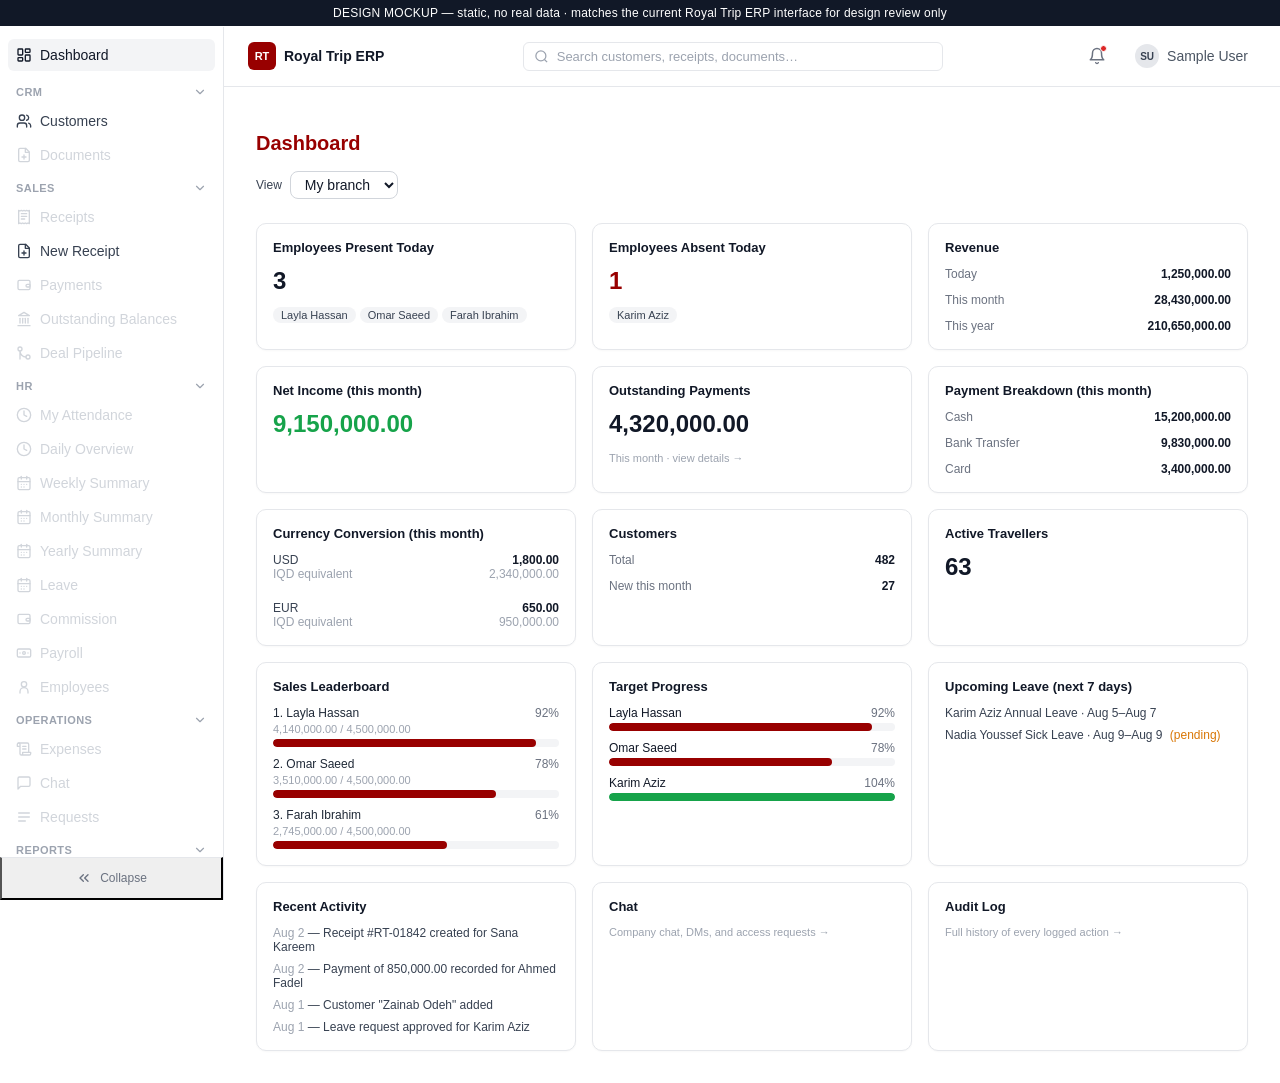
==== index.html @ e02d03e4 "Add files via upload" ====
<!doctype html>
<html lang="en">
<head>
<meta charset="utf-8" />
<meta name="viewport" content="width=device-width, initial-scale=1" />
<title>Dashboard — Royal Trip ERP (Design Mockup)</title>
<link rel="stylesheet" href="styles.css" />
</head>
<body>

<svg style="display:none" aria-hidden="true">
  <symbol id="i-dashboard" viewBox="0 0 24 24"><rect width="7" height="9" x="3" y="3" rx="1"/><rect width="7" height="5" x="14" y="3" rx="1"/><rect width="7" height="9" x="14" y="12" rx="1"/><rect width="7" height="5" x="3" y="16" rx="1"/></symbol>
  <symbol id="i-users" viewBox="0 0 24 24"><path d="M16 21v-2a4 4 0 0 0-4-4H6a4 4 0 0 0-4 4v2"/><circle cx="9" cy="7" r="4"/><path d="M22 21v-2a4 4 0 0 0-3-3.87"/><path d="M16 3.13a4 4 0 0 1 0 7.75"/></symbol>
  <symbol id="i-user" viewBox="0 0 24 24"><circle cx="12" cy="8" r="4"/><path d="M6 21v-2a6 6 0 0 1 12 0v2"/></symbol>
  <symbol id="i-receipt" viewBox="0 0 24 24"><path d="M4 2v20l2-1 2 1 2-1 2 1 2-1 2 1 2-1 2 1V2l-2 1-2-1-2 1-2-1-2 1-2-1-2 1Z"/><path d="M8 7h8"/><path d="M8 11h8"/><path d="M8 15h5"/></symbol>
  <symbol id="i-file-plus" viewBox="0 0 24 24"><path d="M14.5 2H6a2 2 0 0 0-2 2v16a2 2 0 0 0 2 2h12a2 2 0 0 0 2-2V7.5L14.5 2z"/><path d="M14 2v6h6"/><path d="M12 12v6"/><path d="M9 15h6"/></symbol>
  <symbol id="i-landmark" viewBox="0 0 24 24"><line x1="3" x2="21" y1="22" y2="22"/><line x1="6" x2="6" y1="18" y2="11"/><line x1="10" x2="10" y1="18" y2="11"/><line x1="14" x2="14" y1="18" y2="11"/><line x1="18" x2="18" y1="18" y2="11"/><polygon points="12 2 20 7 4 7"/></symbol>
  <symbol id="i-git-merge" viewBox="0 0 24 24"><circle cx="18" cy="18" r="3"/><circle cx="6" cy="6" r="3"/><path d="M6 21V9a9 9 0 0 0 9 9"/></symbol>
  <symbol id="i-clock" viewBox="0 0 24 24"><circle cx="12" cy="12" r="10"/><path d="M12 6v6l4 2"/></symbol>
  <symbol id="i-calendar" viewBox="0 0 24 24"><rect width="18" height="18" x="3" y="4" rx="2"/><path d="M16 2v4"/><path d="M8 2v4"/><path d="M3 10h18"/><path d="M8 14h.01"/><path d="M12 14h.01"/><path d="M16 14h.01"/><path d="M8 18h.01"/><path d="M12 18h.01"/></symbol>
  <symbol id="i-wallet" viewBox="0 0 24 24"><path d="M21 12V7a2 2 0 0 0-2-2H5a2 2 0 0 0-2 2v10a2 2 0 0 0 2 2h14a2 2 0 0 0 2-2v-5"/><path d="M21 12a1 1 0 0 0-1-1h-3a2 2 0 0 0 0 4h3a1 1 0 0 0 1-1z"/></symbol>
  <symbol id="i-banknote" viewBox="0 0 24 24"><rect width="20" height="12" x="2" y="6" rx="2"/><circle cx="12" cy="12" r="2"/><path d="M6 12h.01M18 12h.01"/></symbol>
  <symbol id="i-scroll" viewBox="0 0 24 24"><path d="M8 21h12a2 2 0 0 0 2-2v-2H10v2a2 2 0 1 1-4 0V5a2 2 0 1 0-4 0v3h4"/><path d="M19 17V5a2 2 0 0 0-2-2H4"/><path d="M15 8h-5"/><path d="M15 12h-5"/></symbol>
  <symbol id="i-message" viewBox="0 0 24 24"><path d="M21 15a2 2 0 0 1-2 2H7l-4 4V5a2 2 0 0 1 2-2h14a2 2 0 0 1 2 2z"/></symbol>
  <symbol id="i-list" viewBox="0 0 24 24"><path d="M4 6h16"/><path d="M4 12h16"/><path d="M4 18h10"/></symbol>
  <symbol id="i-bar-chart" viewBox="0 0 24 24"><path d="M3 3v18h18"/><path d="M18 17V9"/><path d="M13 17V5"/><path d="M8 17v-3"/></symbol>
  <symbol id="i-settings" viewBox="0 0 24 24"><circle cx="12" cy="12" r="3"/><path d="M19.4 15a1.65 1.65 0 0 0 .33 1.82l.06.06a2 2 0 1 1-2.83 2.83l-.06-.06a1.65 1.65 0 0 0-1.82-.33 1.65 1.65 0 0 0-1 1.51V21a2 2 0 0 1-4 0v-.09A1.65 1.65 0 0 0 9 19.4a1.65 1.65 0 0 0-1.82.33l-.06.06a2 2 0 1 1-2.83-2.83l.06-.06a1.65 1.65 0 0 0 .33-1.82 1.65 1.65 0 0 0-1.51-1H3a2 2 0 0 1 0-4h.09A1.65 1.65 0 0 0 4.6 9a1.65 1.65 0 0 0-.33-1.82l-.06-.06a2 2 0 1 1 2.83-2.83l.06.06a1.65 1.65 0 0 0 1.82.33H9a1.65 1.65 0 0 0 1-1.51V3a2 2 0 0 1 4 0v.09a1.65 1.65 0 0 0 1 1.51 1.65 1.65 0 0 0 1.82-.33l.06-.06a2 2 0 1 1 2.83 2.83l-.06.06a1.65 1.65 0 0 0-.33 1.82V9a1.65 1.65 0 0 0 1.51 1H21a2 2 0 0 1 0 4h-.09a1.65 1.65 0 0 0-1.51 1z"/></symbol>
  <symbol id="i-terminal" viewBox="0 0 24 24"><polyline points="4 17 10 11 4 5"/><line x1="12" x2="20" y1="19" y2="19"/></symbol>
  <symbol id="i-chevron-down" viewBox="0 0 24 24"><path d="m6 9 6 6 6-6"/></symbol>
  <symbol id="i-chevrons-left" viewBox="0 0 24 24"><path d="m11 17-5-5 5-5"/><path d="m18 17-5-5 5-5"/></symbol>
  <symbol id="i-plus" viewBox="0 0 24 24"><path d="M5 12h14"/><path d="M12 5v14"/></symbol>
  <symbol id="i-arrow-left" viewBox="0 0 24 24"><path d="m12 19-7-7 7-7"/><path d="M19 12H5"/></symbol>
  <symbol id="i-x" viewBox="0 0 24 24"><path d="M18 6 6 18"/><path d="m6 6 12 12"/></symbol>
  <symbol id="i-search" viewBox="0 0 24 24"><circle cx="11" cy="11" r="8"/><path d="m21 21-4.3-4.3"/></symbol>
  <symbol id="i-bell" viewBox="0 0 24 24"><path d="M6 8a6 6 0 0 1 12 0c0 7 3 9 3 9H3s3-2 3-9"/><path d="M10.3 21a1.94 1.94 0 0 0 3.4 0"/></symbol>
</svg>

<div class="mockup-banner">
  DESIGN MOCKUP — static, no real data · matches the current Royal Trip ERP interface for design review only
</div>

<div class="app-shell">
  <aside class="sidebar">
    <nav class="sidebar-nav">
      <a href="index.html" class="sidebar-link active">
        <svg class="nav-icon"><use href="#i-dashboard"/></svg>
        <span>Dashboard</span>
      </a>

      <div class="nav-group">
        <div class="nav-group-label"><span>CRM</span><svg><use href="#i-chevron-down"/></svg></div>
        <div class="nav-group-links">
          <a href="customers.html" class="sidebar-link"><svg class="nav-icon"><use href="#i-users"/></svg><span>Customers</span></a>
          <a href="#" class="sidebar-link disabled"><svg class="nav-icon"><use href="#i-file-plus"/></svg><span>Documents</span></a>
        </div>
      </div>

      <div class="nav-group">
        <div class="nav-group-label"><span>Sales</span><svg><use href="#i-chevron-down"/></svg></div>
        <div class="nav-group-links">
          <a href="#" class="sidebar-link disabled"><svg class="nav-icon"><use href="#i-receipt"/></svg><span>Receipts</span></a>
          <a href="new-receipt.html" class="sidebar-link"><svg class="nav-icon"><use href="#i-file-plus"/></svg><span>New Receipt</span></a>
          <a href="#" class="sidebar-link disabled"><svg class="nav-icon"><use href="#i-wallet"/></svg><span>Payments</span></a>
          <a href="#" class="sidebar-link disabled"><svg class="nav-icon"><use href="#i-landmark"/></svg><span>Outstanding Balances</span></a>
          <a href="#" class="sidebar-link disabled"><svg class="nav-icon"><use href="#i-git-merge"/></svg><span>Deal Pipeline</span></a>
        </div>
      </div>

      <div class="nav-group">
        <div class="nav-group-label"><span>HR</span><svg><use href="#i-chevron-down"/></svg></div>
        <div class="nav-group-links">
          <a href="#" class="sidebar-link disabled"><svg class="nav-icon"><use href="#i-clock"/></svg><span>My Attendance</span></a>
          <a href="#" class="sidebar-link disabled"><svg class="nav-icon"><use href="#i-clock"/></svg><span>Daily Overview</span></a>
          <a href="#" class="sidebar-link disabled"><svg class="nav-icon"><use href="#i-calendar"/></svg><span>Weekly Summary</span></a>
          <a href="#" class="sidebar-link disabled"><svg class="nav-icon"><use href="#i-calendar"/></svg><span>Monthly Summary</span></a>
          <a href="#" class="sidebar-link disabled"><svg class="nav-icon"><use href="#i-calendar"/></svg><span>Yearly Summary</span></a>
          <a href="#" class="sidebar-link disabled"><svg class="nav-icon"><use href="#i-calendar"/></svg><span>Leave</span></a>
          <a href="#" class="sidebar-link disabled"><svg class="nav-icon"><use href="#i-wallet"/></svg><span>Commission</span></a>
          <a href="#" class="sidebar-link disabled"><svg class="nav-icon"><use href="#i-banknote"/></svg><span>Payroll</span></a>
          <a href="#" class="sidebar-link disabled"><svg class="nav-icon"><use href="#i-user"/></svg><span>Employees</span></a>
        </div>
      </div>

      <div class="nav-group">
        <div class="nav-group-label"><span>Operations</span><svg><use href="#i-chevron-down"/></svg></div>
        <div class="nav-group-links">
          <a href="#" class="sidebar-link disabled"><svg class="nav-icon"><use href="#i-scroll"/></svg><span>Expenses</span></a>
          <a href="#" class="sidebar-link disabled"><svg class="nav-icon"><use href="#i-message"/></svg><span>Chat</span></a>
          <a href="#" class="sidebar-link disabled"><svg class="nav-icon"><use href="#i-list"/></svg><span>Requests</span></a>
        </div>
      </div>

      <div class="nav-group">
        <div class="nav-group-label"><span>Reports</span><svg><use href="#i-chevron-down"/></svg></div>
        <div class="nav-group-links">
          <a href="#" class="sidebar-link disabled"><svg class="nav-icon"><use href="#i-bar-chart"/></svg><span>Reports</span></a>
        </div>
      </div>

      <div class="nav-group">
        <div class="nav-group-label"><span>Admin</span><svg><use href="#i-chevron-down"/></svg></div>
        <div class="nav-group-links">
          <a href="settings.html" class="sidebar-link"><svg class="nav-icon"><use href="#i-settings"/></svg><span>Settings</span></a>
          <a href="#" class="sidebar-link disabled"><svg class="nav-icon"><use href="#i-scroll"/></svg><span>Audit Log</span></a>
        </div>
      </div>
    </nav>
    <button class="sidebar-footer" type="button">
      <svg class="nav-icon"><use href="#i-chevrons-left"/></svg>
      <span>Collapse</span>
    </button>
  </aside>

  <div class="content">
    <header class="header">
      <div class="header-brand">
        <div class="header-logo">RT</div>
        <span class="header-brand-name">Royal Trip ERP</span>
      </div>
      <div class="header-search">
        <div class="header-search-input">
          <svg><use href="#i-search"/></svg>
          <span>Search customers, receipts, documents…</span>
        </div>
      </div>
      <div class="header-actions">
        <div class="icon-btn"><svg><use href="#i-bell"/></svg><span class="dot"></span></div>
        <div class="user-menu">
          <div class="avatar">SU</div>
          <span>Sample User</span>
        </div>
      </div>
    </header>

    <main class="page">
      <h1 class="page-title page-title-red">Dashboard</h1>

      <div class="toolbar" style="margin-top:16px;margin-bottom:0;">
        <label class="field-label" style="font-size:12px;">View</label>
        <select class="select-input" style="width:auto;height:28px;">
          <option>My branch</option>
        </select>
      </div>

      <div class="card-grid">

        <div class="card">
          <div class="card-title">Employees Present Today</div>
          <div class="big-stat">3</div>
          <div class="chip-row">
            <span class="chip">Layla Hassan</span>
            <span class="chip">Omar Saeed</span>
            <span class="chip">Farah Ibrahim</span>
          </div>
        </div>

        <div class="card">
          <div class="card-title">Employees Absent Today</div>
          <div class="big-stat big-stat-red">1</div>
          <div class="chip-row">
            <span class="chip">Karim Aziz</span>
          </div>
        </div>

        <div class="card">
          <div class="card-title">Revenue</div>
          <div class="stat-row"><span class="stat-label">Today</span><span class="stat-value">1,250,000.00</span></div>
          <div class="stat-row"><span class="stat-label">This month</span><span class="stat-value">28,430,000.00</span></div>
          <div class="stat-row"><span class="stat-label">This year</span><span class="stat-value">210,650,000.00</span></div>
        </div>

        <div class="card">
          <div class="card-title">Net Income (this month)</div>
          <div class="big-stat big-stat-green">9,150,000.00</div>
        </div>

        <a class="card" href="#">
          <div class="card-title">Outstanding Payments</div>
          <div class="big-stat">4,320,000.00</div>
          <div class="hint">This month · view details →</div>
        </a>

        <div class="card">
          <div class="card-title">Payment Breakdown (this month)</div>
          <div class="stat-row"><span class="stat-label">Cash</span><span class="stat-value">15,200,000.00</span></div>
          <div class="stat-row"><span class="stat-label">Bank Transfer</span><span class="stat-value">9,830,000.00</span></div>
          <div class="stat-row"><span class="stat-label">Card</span><span class="stat-value">3,400,000.00</span></div>
        </div>

        <div class="card">
          <div class="card-title">Currency Conversion (this month)</div>
          <div style="font-size:12px;">
            <div class="stat-row"><span style="font-weight:500;color:var(--gray-700);">USD</span><span class="stat-value">1,800.00</span></div>
            <div class="stat-row" style="color:var(--gray-400);"><span>IQD equivalent</span><span>2,340,000.00</span></div>
          </div>
          <div style="font-size:12px;margin-top:8px;">
            <div class="stat-row"><span style="font-weight:500;color:var(--gray-700);">EUR</span><span class="stat-value">650.00</span></div>
            <div class="stat-row" style="color:var(--gray-400);"><span>IQD equivalent</span><span>950,000.00</span></div>
          </div>
        </div>

        <div class="card">
          <div class="card-title">Customers</div>
          <div class="stat-row"><span class="stat-label">Total</span><span class="stat-value">482</span></div>
          <div class="stat-row"><span class="stat-label">New this month</span><span class="stat-value">27</span></div>
        </div>

        <div class="card">
          <div class="card-title">Active Travellers</div>
          <div class="big-stat">63</div>
        </div>

        <div class="card">
          <div class="card-title">Sales Leaderboard</div>
          <div>
            <div class="leaderboard-item">
              <div class="leaderboard-row"><span class="leaderboard-name">1. Layla Hassan</span><span class="leaderboard-pct">92%</span></div>
              <div class="leaderboard-amount">4,140,000.00 / 4,500,000.00</div>
              <div class="progress-track"><div class="progress-fill" style="width:92%"></div></div>
            </div>
            <div class="leaderboard-item">
              <div class="leaderboard-row"><span class="leaderboard-name">2. Omar Saeed</span><span class="leaderboard-pct">78%</span></div>
              <div class="leaderboard-amount">3,510,000.00 / 4,500,000.00</div>
              <div class="progress-track"><div class="progress-fill" style="width:78%"></div></div>
            </div>
            <div class="leaderboard-item">
              <div class="leaderboard-row"><span class="leaderboard-name">3. Farah Ibrahim</span><span class="leaderboard-pct">61%</span></div>
              <div class="leaderboard-amount">2,745,000.00 / 4,500,000.00</div>
              <div class="progress-track"><div class="progress-fill" style="width:61%"></div></div>
            </div>
          </div>
        </div>

        <div class="card">
          <div class="card-title">Target Progress</div>
          <div>
            <div class="progress-item">
              <div class="progress-row"><span>Layla Hassan</span><span class="leaderboard-pct">92%</span></div>
              <div class="progress-track"><div class="progress-fill" style="width:92%"></div></div>
            </div>
            <div class="progress-item">
              <div class="progress-row"><span>Omar Saeed</span><span class="leaderboard-pct">78%</span></div>
              <div class="progress-track"><div class="progress-fill" style="width:78%"></div></div>
            </div>
            <div class="progress-item">
              <div class="progress-row"><span>Karim Aziz</span><span class="leaderboard-pct">104%</span></div>
              <div class="progress-track"><div class="progress-fill reached" style="width:100%"></div></div>
            </div>
          </div>
        </div>

        <div class="card">
          <div class="card-title">Upcoming Leave (next 7 days)</div>
          <ul class="leave-list" style="list-style:none;padding:0;margin:0;">
            <li><span style="font-weight:500;">Karim Aziz</span> Annual Leave · Aug 5–Aug 7</li>
            <li><span style="font-weight:500;">Nadia Youssef</span> Sick Leave · Aug 9–Aug 9 <span class="pending-tag">(pending)</span></li>
          </ul>
        </div>

        <div class="card">
          <div class="card-title">Recent Activity</div>
          <ul class="activity-list" style="list-style:none;padding:0;margin:0;">
            <li><span class="activity-date">Aug 2</span> — Receipt #RT-01842 created for Sana Kareem</li>
            <li><span class="activity-date">Aug 2</span> — Payment of 850,000.00 recorded for Ahmed Fadel</li>
            <li><span class="activity-date">Aug 1</span> — Customer "Zainab Odeh" added</li>
            <li><span class="activity-date">Aug 1</span> — Leave request approved for Karim Aziz</li>
          </ul>
        </div>

        <a class="card" href="#">
          <div class="card-title">Chat</div>
          <div class="hint" style="margin-top:0;">Company chat, DMs, and access requests →</div>
        </a>

        <a class="card" href="#">
          <div class="card-title">Audit Log</div>
          <div class="hint" style="margin-top:0;">Full history of every logged action →</div>
        </a>

      </div>
    </main>
  </div>
</div>

</body>
</html>
---- styles.css ----
/* Royal Trip ERP — static design mockup stylesheet.
   Tokens pulled from the real app's app/globals.css and Tailwind gray scale
   (the actual components use plain Tailwind gray/emerald/amber utilities,
   not the oklch custom-theme tokens, for most page-level chrome). */

:root {
  --red: #980000;
  --red-hover: #7a0000;

  --gray-50: #f9fafb;
  --gray-100: #f3f4f6;
  --gray-200: #e5e7eb;
  --gray-300: #d1d5db;
  --gray-400: #9ca3af;
  --gray-500: #6b7280;
  --gray-600: #4b5563;
  --gray-700: #374151;
  --gray-900: #111827;

  --emerald-50: #ecfdf5;
  --emerald-200: #a7f3d0;
  --emerald-700: #047857;

  --amber-50: #fffbeb;
  --amber-200: #fde68a;
  --amber-600: #d97706;
  --amber-800: #92400e;

  --sky-50: #f0f9ff;
  --sky-200: #bae6fd;
  --sky-700: #0369a1;

  --violet-50: #f5f3ff;
  --violet-200: #ddd6fe;
  --violet-700: #6d28d9;

  --green-600: #16a34a;
  --red-600: #dc2626;

  --radius: 10px;
  --radius-sm: 6px;
  --radius-full: 9999px;

  --font-sans: -apple-system, BlinkMacSystemFont, "Segoe UI", Inter, Roboto, "Helvetica Neue", Arial, sans-serif;
}

* {
  box-sizing: border-box;
}

html,
body {
  margin: 0;
  padding: 0;
  height: 100%;
}

body {
  font-family: var(--font-sans);
  color: var(--gray-900);
  background: #ffffff;
  -webkit-font-smoothing: antialiased;
}

a {
  color: inherit;
  text-decoration: none;
}

button {
  font-family: inherit;
}

/* ---------- Mockup banner ---------- */

.mockup-banner {
  background: var(--gray-900);
  color: #fff;
  font-size: 12px;
  padding: 6px 16px;
  text-align: center;
  letter-spacing: 0.02em;
}

.mockup-banner strong {
  color: #ffd0d0;
}

/* ---------- App shell ---------- */

.app-shell {
  display: flex;
  min-height: calc(100vh - 27px);
}

/* ---------- Sidebar ---------- */

.sidebar {
  width: 224px;
  flex-shrink: 0;
  display: flex;
  flex-direction: column;
  border-right: 1px solid var(--gray-200);
  background: #fff;
  height: calc(100vh - 27px);
  position: sticky;
  top: 27px;
}

.sidebar-nav {
  flex: 1;
  overflow-y: auto;
  padding: 12px 0;
}

.sidebar-link {
  display: flex;
  align-items: center;
  gap: 8px;
  margin: 0 8px 8px 8px;
  padding: 8px;
  border-radius: 6px;
  font-size: 14px;
  font-weight: 500;
  color: var(--gray-700);
}

.sidebar-link:hover {
  background: var(--gray-50);
}

.sidebar-link.active {
  background: var(--gray-100);
  color: var(--gray-900);
}

.sidebar-link.disabled {
  color: var(--gray-300);
  cursor: default;
}

.sidebar-link.disabled:hover {
  background: transparent;
}

.nav-icon {
  width: 16px;
  height: 16px;
  flex-shrink: 0;
  stroke: currentColor;
  fill: none;
  stroke-width: 2;
  stroke-linecap: round;
  stroke-linejoin: round;
}

.nav-group {
  margin-bottom: 4px;
}

.nav-group-label {
  display: flex;
  align-items: center;
  justify-content: space-between;
  padding: 6px 16px;
  font-size: 11px;
  font-weight: 600;
  text-transform: uppercase;
  letter-spacing: 0.04em;
  color: var(--gray-400);
}

.nav-group-label svg {
  width: 14px;
  height: 14px;
  stroke: currentColor;
  fill: none;
  stroke-width: 2;
  stroke-linecap: round;
  stroke-linejoin: round;
}

.nav-group-links {
  display: flex;
  flex-direction: column;
  gap: 2px;
  padding: 0 8px;
}

.nav-group-links .sidebar-link {
  margin: 0;
}

.sidebar-footer {
  display: flex;
  align-items: center;
  justify-content: center;
  gap: 8px;
  border-top: 1px solid var(--gray-200);
  padding: 12px 8px;
  font-size: 12px;
  font-weight: 500;
  color: var(--gray-500);
}

/* ---------- Header ---------- */

.header {
  display: flex;
  align-items: center;
  justify-content: space-between;
  border-bottom: 1px solid var(--gray-200);
  background: #fff;
  padding: 12px 24px;
  gap: 24px;
}

.header-brand {
  display: flex;
  align-items: center;
  gap: 8px;
  flex-shrink: 0;
}

.header-logo {
  width: 28px;
  height: 28px;
  border-radius: 6px;
  background: var(--red);
  color: #fff;
  display: flex;
  align-items: center;
  justify-content: center;
  font-size: 11px;
  font-weight: 700;
}

.header-brand-name {
  font-size: 14px;
  font-weight: 600;
  color: var(--gray-900);
}

.header-search {
  flex: 1;
  display: flex;
  justify-content: center;
  padding: 0 24px;
}

.header-search-input {
  width: 100%;
  max-width: 420px;
  display: flex;
  align-items: center;
  gap: 8px;
  border: 1px solid var(--gray-200);
  border-radius: var(--radius-sm);
  padding: 6px 10px;
  color: var(--gray-400);
  font-size: 13px;
}

.header-search-input svg {
  width: 15px;
  height: 15px;
  stroke: currentColor;
  fill: none;
  stroke-width: 2;
  flex-shrink: 0;
}

.header-actions {
  display: flex;
  align-items: center;
  gap: 14px;
  font-size: 14px;
  color: var(--gray-600);
  flex-shrink: 0;
}

.icon-btn {
  position: relative;
  display: flex;
  align-items: center;
  justify-content: center;
  width: 32px;
  height: 32px;
  border-radius: 6px;
  color: var(--gray-500);
}

.icon-btn:hover {
  background: var(--gray-100);
}

.icon-btn svg {
  width: 18px;
  height: 18px;
  stroke: currentColor;
  fill: none;
  stroke-width: 2;
  stroke-linecap: round;
  stroke-linejoin: round;
}

.icon-btn .dot {
  position: absolute;
  top: 5px;
  right: 6px;
  width: 7px;
  height: 7px;
  border-radius: 50%;
  background: var(--red-600);
  border: 1.5px solid #fff;
}

.user-menu {
  display: flex;
  align-items: center;
  gap: 8px;
  padding: 6px 8px;
  border-radius: 6px;
}

.user-menu:hover {
  background: var(--gray-100);
}

.avatar {
  width: 24px;
  height: 24px;
  border-radius: 50%;
  background: var(--gray-200);
  color: var(--gray-700);
  display: flex;
  align-items: center;
  justify-content: center;
  font-size: 10px;
  font-weight: 600;
}

/* ---------- Content ---------- */

.content {
  flex: 1;
  min-width: 0;
}

.page {
  max-width: 1120px;
  margin: 0 auto;
  padding: 32px;
}

.page-narrow {
  max-width: 720px;
}

.page-mid {
  max-width: 960px;
}

.page-title {
  font-size: 20px;
  font-weight: 600;
  color: var(--gray-900);
}

.page-title-red {
  color: var(--red);
}

.page-subtitle {
  margin-top: 4px;
  font-size: 13px;
  color: var(--gray-500);
}

.back-link {
  display: inline-flex;
  align-items: center;
  gap: 6px;
  margin-bottom: 24px;
  font-size: 13px;
  color: var(--gray-500);
}

.back-link svg {
  width: 16px;
  height: 16px;
  stroke: currentColor;
  fill: none;
  stroke-width: 2;
}

.back-link:hover {
  color: var(--gray-900);
}

/* ---------- Cards / grid ---------- */

.card-grid {
  margin-top: 24px;
  display: grid;
  grid-template-columns: repeat(3, minmax(0, 1fr));
  gap: 16px;
}

.card {
  display: flex;
  flex-direction: column;
  gap: 12px;
  height: 100%;
  border: 1px solid var(--gray-200);
  border-radius: var(--radius);
  background: #fff;
  padding: 16px;
  box-shadow: 0 1px 2px 0 rgba(0, 0, 0, 0.03);
  transition: box-shadow 0.15s ease;
}

a.card:hover {
  box-shadow: 0 2px 8px 0 rgba(0, 0, 0, 0.08);
}

.card-title {
  font-size: 13px;
  font-weight: 600;
  color: var(--gray-900);
}

.card-span-2 {
  grid-column: span 2;
}

.card-span-3 {
  grid-column: span 3;
}

.stat-row {
  display: flex;
  align-items: baseline;
  justify-content: space-between;
  font-size: 12px;
}

.stat-label {
  color: var(--gray-500);
}

.stat-value {
  font-weight: 600;
  color: var(--gray-900);
}

.big-stat {
  font-size: 24px;
  font-weight: 600;
  color: var(--gray-900);
}

.big-stat-green {
  color: var(--green-600);
}

.big-stat-red {
  color: var(--red);
}

.hint {
  margin-top: 2px;
  font-size: 11px;
  color: var(--gray-400);
}

.empty {
  font-size: 13px;
  color: var(--gray-400);
}

.chip-row {
  display: flex;
  flex-wrap: wrap;
  gap: 4px;
}

.chip {
  border-radius: var(--radius-full);
  background: var(--gray-100);
  padding: 2px 8px;
  font-size: 11px;
  color: var(--gray-700);
}

.progress-track {
  height: 8px;
  width: 100%;
  border-radius: var(--radius-full);
  background: var(--gray-100);
  overflow: hidden;
}

.progress-fill {
  height: 100%;
  border-radius: var(--radius-full);
  background: var(--red);
}

.progress-fill.reached {
  background: var(--green-600);
}

.leaderboard-item + .leaderboard-item,
.progress-item + .progress-item {
  margin-top: 10px;
}

.leaderboard-row,
.progress-row {
  display: flex;
  align-items: baseline;
  justify-content: space-between;
  font-size: 12px;
  margin-bottom: 3px;
}

.leaderboard-name {
  font-weight: 500;
  color: var(--gray-800, #1f2937);
}

.leaderboard-pct {
  color: var(--gray-500);
}

.leaderboard-amount {
  font-size: 11px;
  color: var(--gray-400);
  margin-bottom: 4px;
}

.activity-list,
.leave-list {
  display: flex;
  flex-direction: column;
  gap: 8px;
  font-size: 12px;
  color: var(--gray-700);
}

.activity-date {
  color: var(--gray-400);
}

.pending-tag {
  margin-left: 4px;
  color: var(--amber-600);
}

.branch-heading {
  margin-bottom: 12px;
  font-size: 13px;
  font-weight: 600;
  color: var(--gray-900);
}

/* ---------- Buttons ---------- */

.btn {
  display: inline-flex;
  align-items: center;
  justify-content: center;
  gap: 6px;
  height: 32px;
  padding: 0 12px;
  border-radius: 8px;
  border: 1px solid transparent;
  font-size: 13px;
  font-weight: 500;
  background: var(--red);
  color: #fff;
  cursor: pointer;
}

.btn:hover {
  background: var(--red-hover);
}

.btn svg {
  width: 14px;
  height: 14px;
  stroke: currentColor;
  fill: none;
  stroke-width: 2;
}

.btn-outline {
  background: transparent;
  border-color: var(--gray-300);
  color: var(--gray-700);
}

.btn-outline:hover {
  background: var(--gray-50);
}

.btn-sm {
  height: 28px;
  padding: 0 10px;
  font-size: 12.5px;
  border-radius: 6px;
}

.btn-ghost {
  background: transparent;
  color: var(--gray-500);
}

.btn-ghost:hover {
  background: var(--gray-100);
}

/* ---------- Form controls ---------- */

.field {
  display: flex;
  flex-direction: column;
  gap: 6px;
}

.field-label {
  font-size: 13px;
  font-weight: 500;
  color: var(--gray-700);
}

.form-grid {
  display: grid;
  grid-template-columns: repeat(2, minmax(0, 1fr));
  gap: 12px;
}

.text-input,
.select-input {
  height: 32px;
  width: 100%;
  border: 1px solid var(--gray-300);
  border-radius: 8px;
  padding: 0 10px;
  font-size: 14px;
  color: var(--gray-900);
  background: #fff;
}

.text-input::placeholder {
  color: var(--gray-400);
}

.text-input:focus,
.select-input:focus {
  outline: none;
  border-color: var(--red);
  box-shadow: 0 0 0 3px rgba(152, 0, 0, 0.12);
}

.combobox-value {
  display: flex;
  align-items: center;
  justify-content: space-between;
  height: 32px;
  border: 1px solid var(--gray-300);
  border-radius: 8px;
  padding: 0 10px;
  font-size: 14px;
  color: var(--gray-900);
}

.combobox-value svg {
  width: 14px;
  height: 14px;
  stroke: var(--gray-400);
  fill: none;
  stroke-width: 2;
}

.combobox-sub {
  color: var(--gray-400);
  font-size: 12px;
}

/* ---------- Service line item card ---------- */

.service-card {
  border: 1px solid var(--gray-200);
  border-radius: var(--radius);
  padding: 16px;
}

.service-card-head {
  display: flex;
  align-items: center;
  justify-content: space-between;
  margin-bottom: 16px;
}

.service-card-head h3 {
  margin: 0;
  font-size: 13px;
  font-weight: 600;
  color: var(--gray-900);
}

/* ---------- Alerts ---------- */

.alert {
  border: 1px solid var(--gray-200);
  border-radius: var(--radius);
  background: #fff;
  padding: 10px 12px;
  font-size: 13px;
  color: var(--gray-700);
}

.alert-amber {
  border-color: var(--amber-200);
  background: var(--amber-50);
  color: var(--amber-800);
}

/* ---------- Table ---------- */

.table-wrap {
  margin-top: 16px;
  border: 1px solid var(--gray-200);
  border-radius: var(--radius);
  overflow: hidden;
}

table.data-table {
  width: 100%;
  border-collapse: collapse;
  font-size: 13.5px;
}

.data-table thead tr {
  border-bottom: 1px solid var(--gray-200);
}

.data-table th {
  text-align: left;
  padding: 10px 12px;
  font-weight: 500;
  color: var(--gray-900);
  white-space: nowrap;
}

.data-table td {
  padding: 10px 12px;
  vertical-align: middle;
  white-space: nowrap;
  border-bottom: 1px solid var(--gray-100);
}

.data-table tbody tr:last-child td {
  border-bottom: none;
}

.data-table tbody tr:hover {
  background: var(--gray-50);
  cursor: pointer;
}

.cell-strong {
  font-weight: 500;
}

.cell-muted {
  color: var(--gray-400);
}

/* ---------- Badges ---------- */

.badge {
  display: inline-flex;
  align-items: center;
  height: 20px;
  border-radius: var(--radius-full);
  padding: 0 8px;
  font-size: 11px;
  font-weight: 500;
  border: 1px solid transparent;
  white-space: nowrap;
}

.badge-active {
  border-color: var(--emerald-200);
  background: var(--emerald-50);
  color: var(--emerald-700);
}

.badge-inactive {
  background: var(--gray-100);
  color: var(--gray-600);
}

.badge-tag-vip {
  border-color: var(--violet-200);
  background: var(--violet-50);
  color: var(--violet-700);
}

.badge-tag-corporate {
  border-color: var(--sky-200);
  background: var(--sky-50);
  color: var(--sky-700);
}

.badge-tag-returning {
  border-color: var(--amber-200);
  background: var(--amber-50);
  color: var(--amber-800);
}

/* ---------- Toolbar ---------- */

.toolbar {
  margin-top: 4px;
  margin-bottom: 16px;
  display: flex;
  flex-wrap: wrap;
  align-items: center;
  gap: 8px;
}

.toolbar .text-input {
  max-width: 280px;
}

.toolbar .select-input {
  max-width: 180px;
}

.page-head-row {
  display: flex;
  align-items: center;
  justify-content: space-between;
  margin-bottom: 20px;
}

/* ---------- Settings cards ---------- */

.settings-card {
  border-radius: 8px;
  border: 1px solid var(--gray-200);
  background: #fff;
  padding: 16px;
}

.settings-card:hover {
  border-color: var(--gray-300);
  background: var(--gray-50);
}

.settings-card h2 {
  margin: 0;
  font-size: 13.5px;
  font-weight: 600;
  color: var(--gray-900);
}

.settings-card p {
  margin: 4px 0 0 0;
  font-size: 12px;
  color: var(--gray-500);
}

.settings-grid {
  margin-top: 24px;
  display: grid;
  grid-template-columns: repeat(3, minmax(0, 1fr));
  gap: 16px;
}

@media (max-width: 960px) {
  .card-grid,
  .settings-grid {
    grid-template-columns: repeat(2, minmax(0, 1fr));
  }
  .card-span-3 {
    grid-column: span 2;
  }
}

@media (max-width: 640px) {
  .card-grid,
  .settings-grid,
  .form-grid {
    grid-template-columns: minmax(0, 1fr);
  }
  .card-span-2,
  .card-span-3 {
    grid-column: span 1;
  }
}
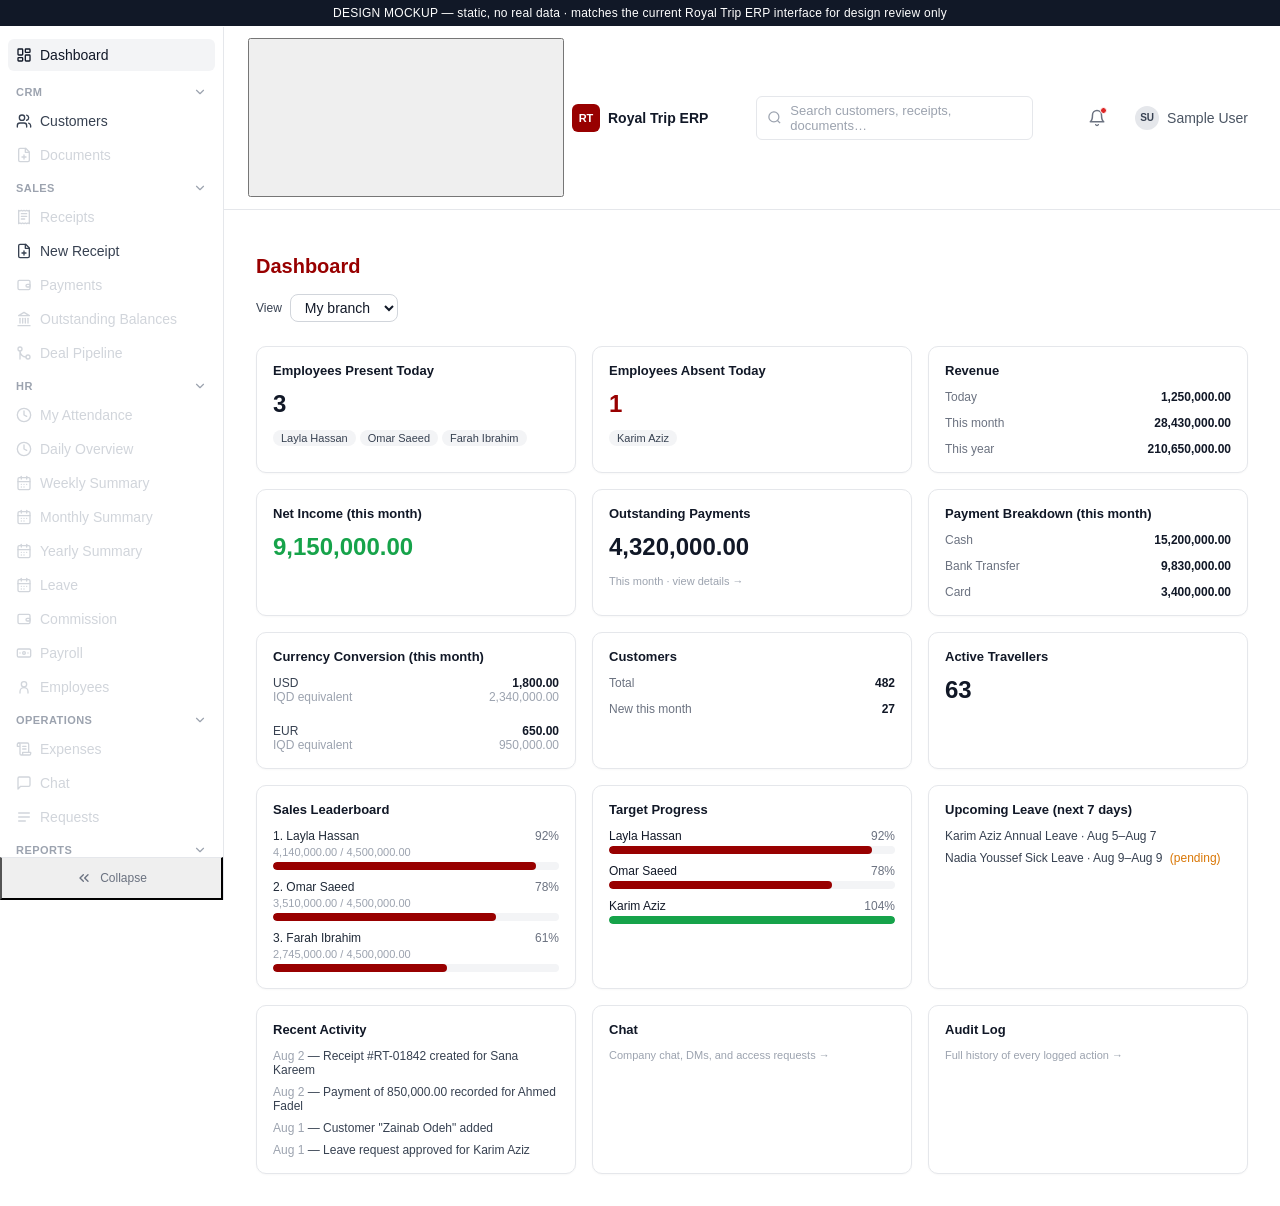
==== commit 91b1868f: "Implement menu toggle and sidebar overlay Added menu toggle functionality and sidebar overlay." ====
--- a/index.html
+++ b/index.html
@@ -28,6 +28,7 @@
   <symbol id="i-terminal" viewBox="0 0 24 24"><polyline points="4 17 10 11 4 5"/><line x1="12" x2="20" y1="19" y2="19"/></symbol>
   <symbol id="i-chevron-down" viewBox="0 0 24 24"><path d="m6 9 6 6 6-6"/></symbol>
   <symbol id="i-chevrons-left" viewBox="0 0 24 24"><path d="m11 17-5-5 5-5"/><path d="m18 17-5-5 5-5"/></symbol>
+  <symbol id="i-menu" viewBox="0 0 24 24"><line x1="4" x2="20" y1="6" y2="6"/><line x1="4" x2="20" y1="12" y2="12"/><line x1="4" x2="20" y1="18" y2="18"/></symbol>
   <symbol id="i-plus" viewBox="0 0 24 24"><path d="M5 12h14"/><path d="M12 5v14"/></symbol>
   <symbol id="i-arrow-left" viewBox="0 0 24 24"><path d="m12 19-7-7 7-7"/><path d="M19 12H5"/></symbol>
   <symbol id="i-x" viewBox="0 0 24 24"><path d="M18 6 6 18"/><path d="m6 6 12 12"/></symbol>
@@ -39,7 +40,8 @@
   DESIGN MOCKUP — static, no real data · matches the current Royal Trip ERP interface for design review only
 </div>
 
-<div class="app-shell">
+<div class="app-shell" id="app-shell">
+  <div class="sidebar-overlay" id="sidebar-overlay"></div>
   <aside class="sidebar">
     <nav class="sidebar-nav">
       <a href="index.html" class="sidebar-link active">
@@ -114,6 +116,7 @@
   <div class="content">
     <header class="header">
       <div class="header-brand">
+        <button class="menu-toggle" id="menu-toggle" type="button" aria-label="Toggle menu"><svg><use href="#i-menu"/></svg></button>
         <div class="header-logo">RT</div>
         <span class="header-brand-name">Royal Trip ERP</span>
       </div>
@@ -282,5 +285,13 @@
   </div>
 </div>
 
+  <script>
+    var shell = document.getElementById("app-shell");
+    var toggle = document.getElementById("menu-toggle");
+    var overlay = document.getElementById("sidebar-overlay");
+    function closeNav() { shell.classList.remove("nav-open"); }
+    if (toggle) toggle.addEventListener("click", function () { shell.classList.toggle("nav-open"); });
+    if (overlay) overlay.addEventListener("click", closeNav);
+  </script>
 </body>
 </html>
